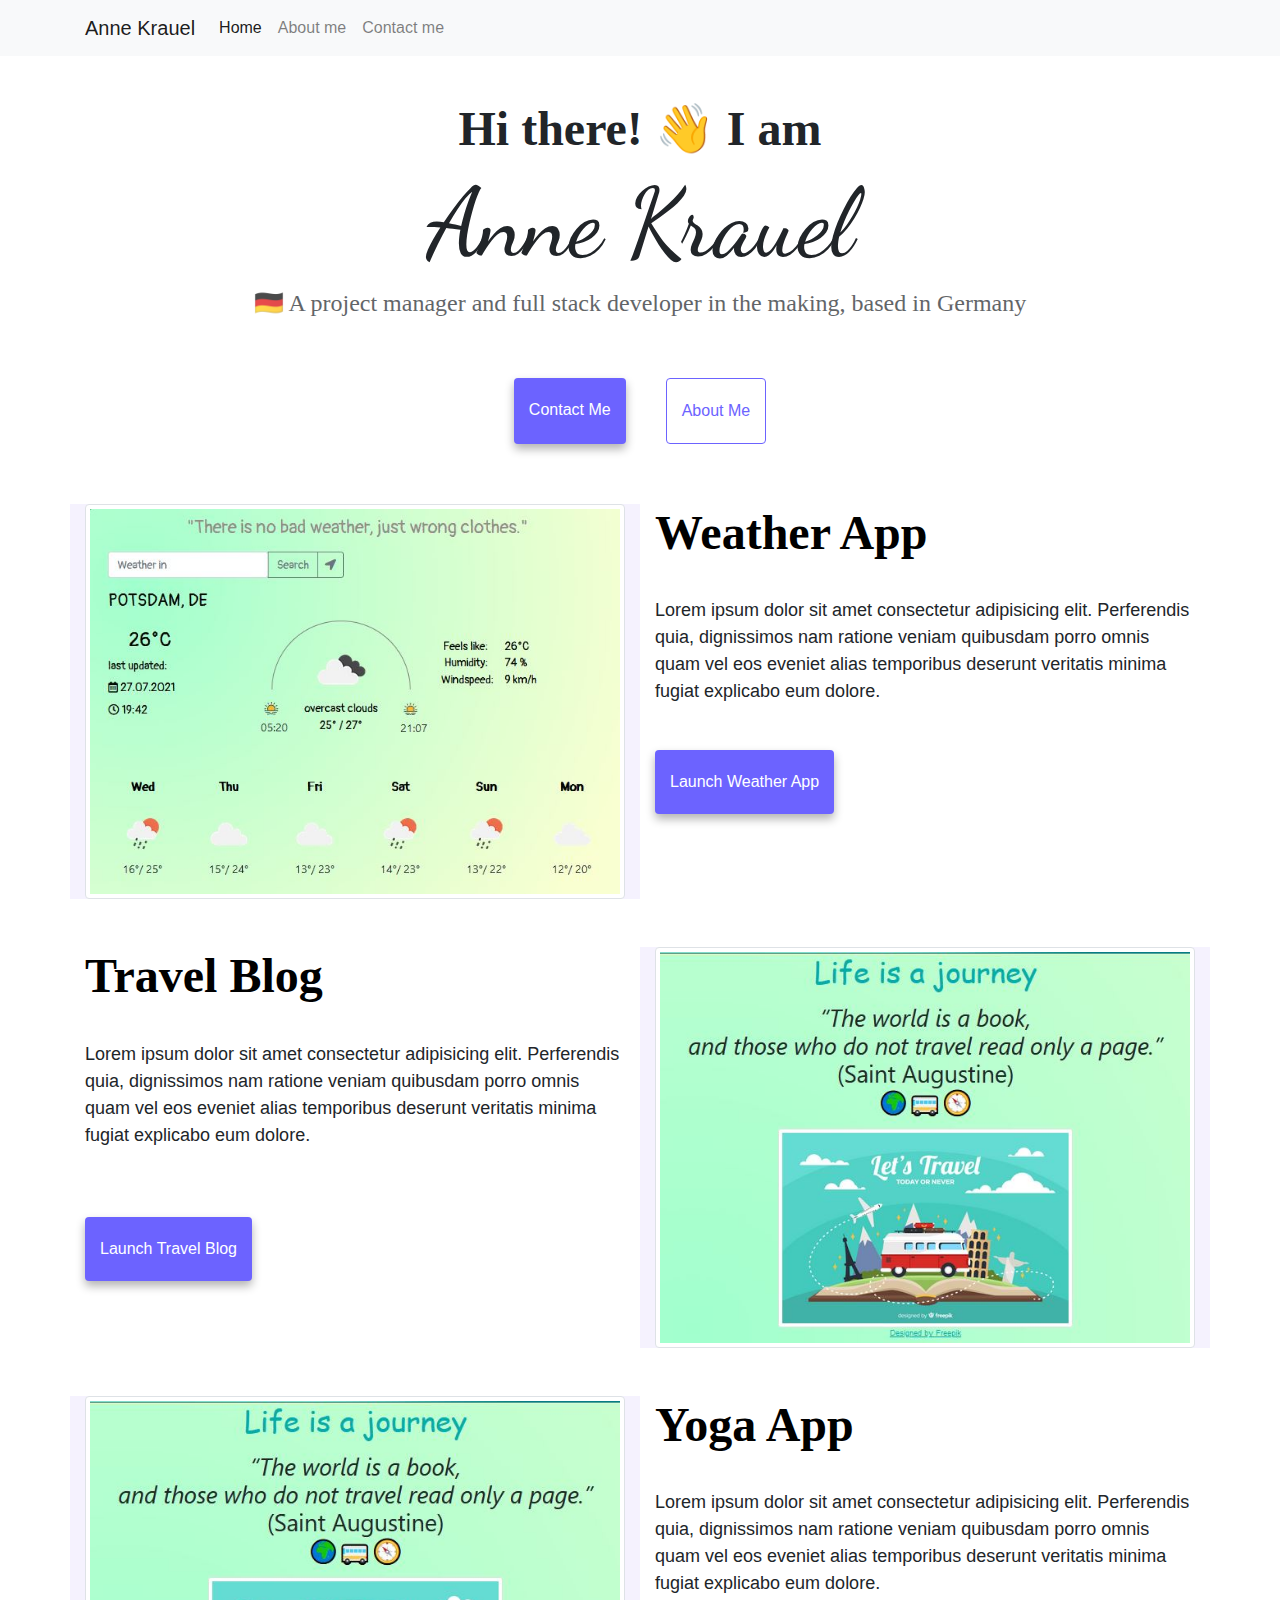
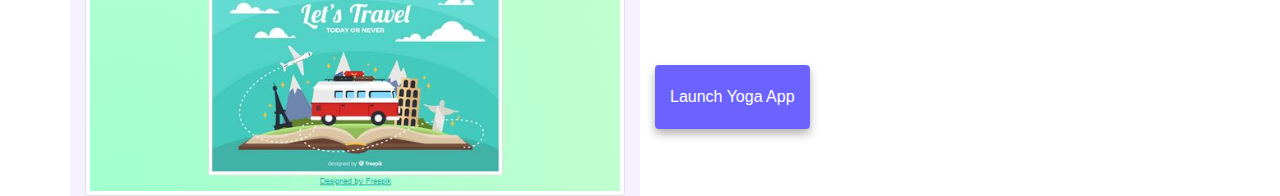
==== index.html @ a989de6d "updated heading fonts" ====
<!DOCTYPE html>
<html lang="en">
  <head>
    <meta charset="UTF-8" />
    <meta name="viewport" content="width=device-width, initial-scale=1.0" />
    <meta http-equiv="X-UA-Compatible" content="ie=edge" />
    <title>Anne Krauel's Frontend portfolio</title>
    <meta
      name="description"
      content="Anne Krauel, front-end developer, based in Germany"
    />
    <link
      rel="stylesheet"
      href="https://maxcdn.bootstrapcdn.com/bootstrap/4.0.0/css/bootstrap.min.css"
      integrity="sha384-Gn5384xqQ1aoWXA+058RXPxPg6fy4IWvTNh0E263XmFcJlSAwiGgFAW/dAiS6JXm"
      crossorigin="anonymous"
    />
    <script
      src="https://code.jquery.com/jquery-3.2.1.slim.min.js"
      integrity="sha384-KJ3o2DKtIkvYIK3UENzmM7KCkRr/rE9/Qpg6aAZGJwFDMVNA/GpGFF93hXpG5KkN"
      crossorigin="anonymous"
    ></script>
    <script
      src="https://cdnjs.cloudflare.com/ajax/libs/popper.js/1.12.9/umd/popper.min.js"
      integrity="sha384-ApNbgh9B+Y1QKtv3Rn7W3mgPxhU9K/ScQsAP7hUibX39j7fakFPskvXusvfa0b4Q"
      crossorigin="anonymous"
    ></script>
    <script
      src="https://maxcdn.bootstrapcdn.com/bootstrap/4.0.0/js/bootstrap.min.js"
      integrity="sha384-JZR6Spejh4U02d8jOt6vLEHfe/JQGiRRSQQxSfFWpi1MquVdAyjUar5+76PVCmYl"
      crossorigin="anonymous"
    ></script>
    <script
      src="https://cdn.jsdelivr.net/npm/bootstrap@5.0.2/dist/js/bootstrap.bundle.min.js"
      integrity="sha384-MrcW6ZMFYlzcLA8Nl+NtUVF0sA7MsXsP1UyJoMp4YLEuNSfAP+JcXn/tWtIaxVXM"
      crossorigin="anonymous"
    ></script>
    <link rel="preconnect" href="https://fonts.googleapis.com" />
    <link rel="preconnect" href="https://fonts.gstatic.com" crossorigin />
    <link
      href="https://fonts.googleapis.com/css2?family=Dancing+Script:wght@700&display=swap"
      rel="stylesheet"
    />
    <link href="src/portfolio.css" rel="stylesheet" type="text/css" />
  </head>
  <body>
    <nav class="navbar navbar-expand-lg navbar-light bg-light fixed-top">
      <div class="container">
        <a class="navbar-brand" href="#">Anne Krauel</a>
        <button
          class="navbar-toggler"
          type="button"
          data-bs-toggle="collapse"
          data-bs-target="#navbarNav"
          aria-controls="navbarNav"
          aria-expanded="false"
          aria-label="Toggle navigation"
        >
          <span class="navbar-toggler-icon"></span>
        </button>
        <div class="collapse navbar-collapse" id="navbarNav">
          <ul class="navbar-nav mb-2 mb-lg-0">
            <li class="nav-item">
              <a class="nav-link active" aria-current="page" href="#">Home</a>
            </li>
            <li class="nav-item">
              <a class="nav-link" href="about.html">About me</a>
            </li>
            <a class="nav-item nav-link" href="about.html">Contact me</a>
          </ul>
        </div>
      </div>
    </nav>
    <div class="container">
      <div class="heading">
        <h2 class="text-center">Hi there! 👋 I am</h2>
        <h1 class="text-center">Anne Krauel</h1>
        <h3 class="text-center">
          🇩🇪 A project manager and full stack developer in the making, based in
          Germany
        </h3>
      </div>
      <div class="button-links">
        <a class="primary-link" href="about.html#contact-info">Contact me</a>
        <a class="about-link" href="about.html">About me</a>
      </div>
    </div>
    <div class="container">
      <div class="row">
        <div class="col-sm-6 AppImgBackground">
          <img
            src="images/weatherApp.JPG"
            class="img-fluid img-thumbnail rounded d-none d-sm-block"
            alt="WeatherApp"
            width="400px"
          />
        </div>
        <div class="col-sm-6 appPart">
          <h2 class="mb-3">Weather App</h2>
          <p class="appDescription">
            Lorem ipsum dolor sit amet consectetur adipisicing elit. Perferendis
            quia, dignissimos nam ratione veniam quibusdam porro omnis quam vel
            eos eveniet alias temporibus deserunt veritatis minima fugiat
            explicabo eum dolore.
          </p>
          <a
            href="https://infallible-tereshkova-0fcc2d.netlify.app/"
            class="appLinks primary-link"
            >Launch Weather App</a
          >
        </div>
      </div>
      <div class="row mt-5">
        <div class="col-sm-6">
          <h2 class="mb-3">Travel Blog</h2>
          <p class="appDescription">
            Lorem ipsum dolor sit amet consectetur adipisicing elit. Perferendis
            quia, dignissimos nam ratione veniam quibusdam porro omnis quam vel
            eos eveniet alias temporibus deserunt veritatis minima fugiat
            explicabo eum dolore.
          </p>
          <div class="mt-5">
            <a
              href="https://competent-almeida-837803.netlify.app/"
              class="appLinks primary-link"
              >Launch Travel Blog</a
            >
          </div>
        </div>

        <div class="col-sm-6 AppImgBackground">
          <img
            src="images/travelBlog.JPG"
            class="img-fluid img-thumbnail rounded d-none d-sm-block"
            alt="travel blog"
          />
        </div>
      </div>
      <div class="row mt-5">
        <div class="col-sm-6 AppImgBackground">
          <img
            src="images/travelBlog.JPG"
            class="img-fluid img-thumbnail rounded d-none d-sm-block"
            alt="yoga App"
          />
        </div>
        <div class="col-sm-6">
          <h2 class="mb-3">Yoga App</h2>
          <p class="appDescription">
            Lorem ipsum dolor sit amet consectetur adipisicing elit. Perferendis
            quia, dignissimos nam ratione veniam quibusdam porro omnis quam vel
            eos eveniet alias temporibus deserunt veritatis minima fugiat
            explicabo eum dolore.
          </p>
          <div class="mt-5">
            <a
              href="https://competent-almeida-837803.netlify.app/"
              class="appLinks primary-link"
              >Launch Yoga App</a
            >
          </div>
        </div>
      </div>
    </div>
  </body>
</html>
---- src/portfolio.css ----
:root {
  --main-font: "Segoe UI", Times, serif;
  --main-color: #6c63ff;
  --secondary-color: #f5f2fe;
  --box-shadow: 0 5px 10px rgba(0, 0, 0, 0.3);
}

.heading {
  text-align: center;
  margin: 0;
}

.heading h2 {
  margin-top: 100px;
}

h2 {
  font-family: var(--main-font);
  font-size: 48px;
  font-weight: 700;
}

h1 {
  font-family: "Dancing Script", cursive;
  font-size: 96px;
  font-weight: 500;
}

h3 {
  font-family: var(--main-font);
  font-size: 24px;
  opacity: 0.7;
}

img {
  width: max-content;
}

.button-links {
  display: flex;
  justify-content: center;
  margin: 40px 0;
}

.button-links a {
  border-radius: 4px;
  margin: 20px;
  text-transform: capitalize;
  padding: 20px 15px;
}

.primary-link {
  background-color: var(--main-color);
  box-shadow: var(--box-shadow);
  color: white;
  text-decoration: none;
  padding: 20px 15px;
}

.appLinks {
  padding: 20px 15px;
  margin-top: 25px;
  border-radius: 4px;
  width: fit-content;
  display: block;
}

.about-link {
  color: var(--main-color);
  border: 1px solid var(--main-color);
  text-decoration: none;
}

.AppImgBackground {
  background-color: var(--secondary-color);
}

.mb-3 {
  font-family: var(--main-font);
  color: black;
  text-align: left;
}

.appDescription {
  padding: 20px 0;
  border-radius: 4px;
  font-size: 18px;
  line-height: 1.5;
  text-align: left;
}

.appPart {
  margin: 0;
}

.homepage-link {
  color: var(--main-color);
  text-align: center;
  display: block;
}

.about-sections {
  display: flex;
  margin: 30px 0;
}

.about-sections p {
  margin: 10px;
}

.about-sections p {
  padding: 20px;
  border-radius: 4px;
  font-size: 18px;
  line-height: 1.5;
  text-align: center;
}

.email-link {
  display: flex;
  justify-content: center;
  color: var(--main-color);
  font-size: 28px;
  text-decoration: none;
}

.email-link:hover {
  text-decoration: underline;
}

@media (max-width: 576px) {
  h1 {
    font-size: 48px;
    line-height: 1.5;
  }

  .mb-3 {
    font-size: 32px;
    text-align: center;
  }

  .appDescription {
    text-align: center;
  }

  .appLinks {
    display: block;
    text-align: center;
    margin: 25px;
  }
}
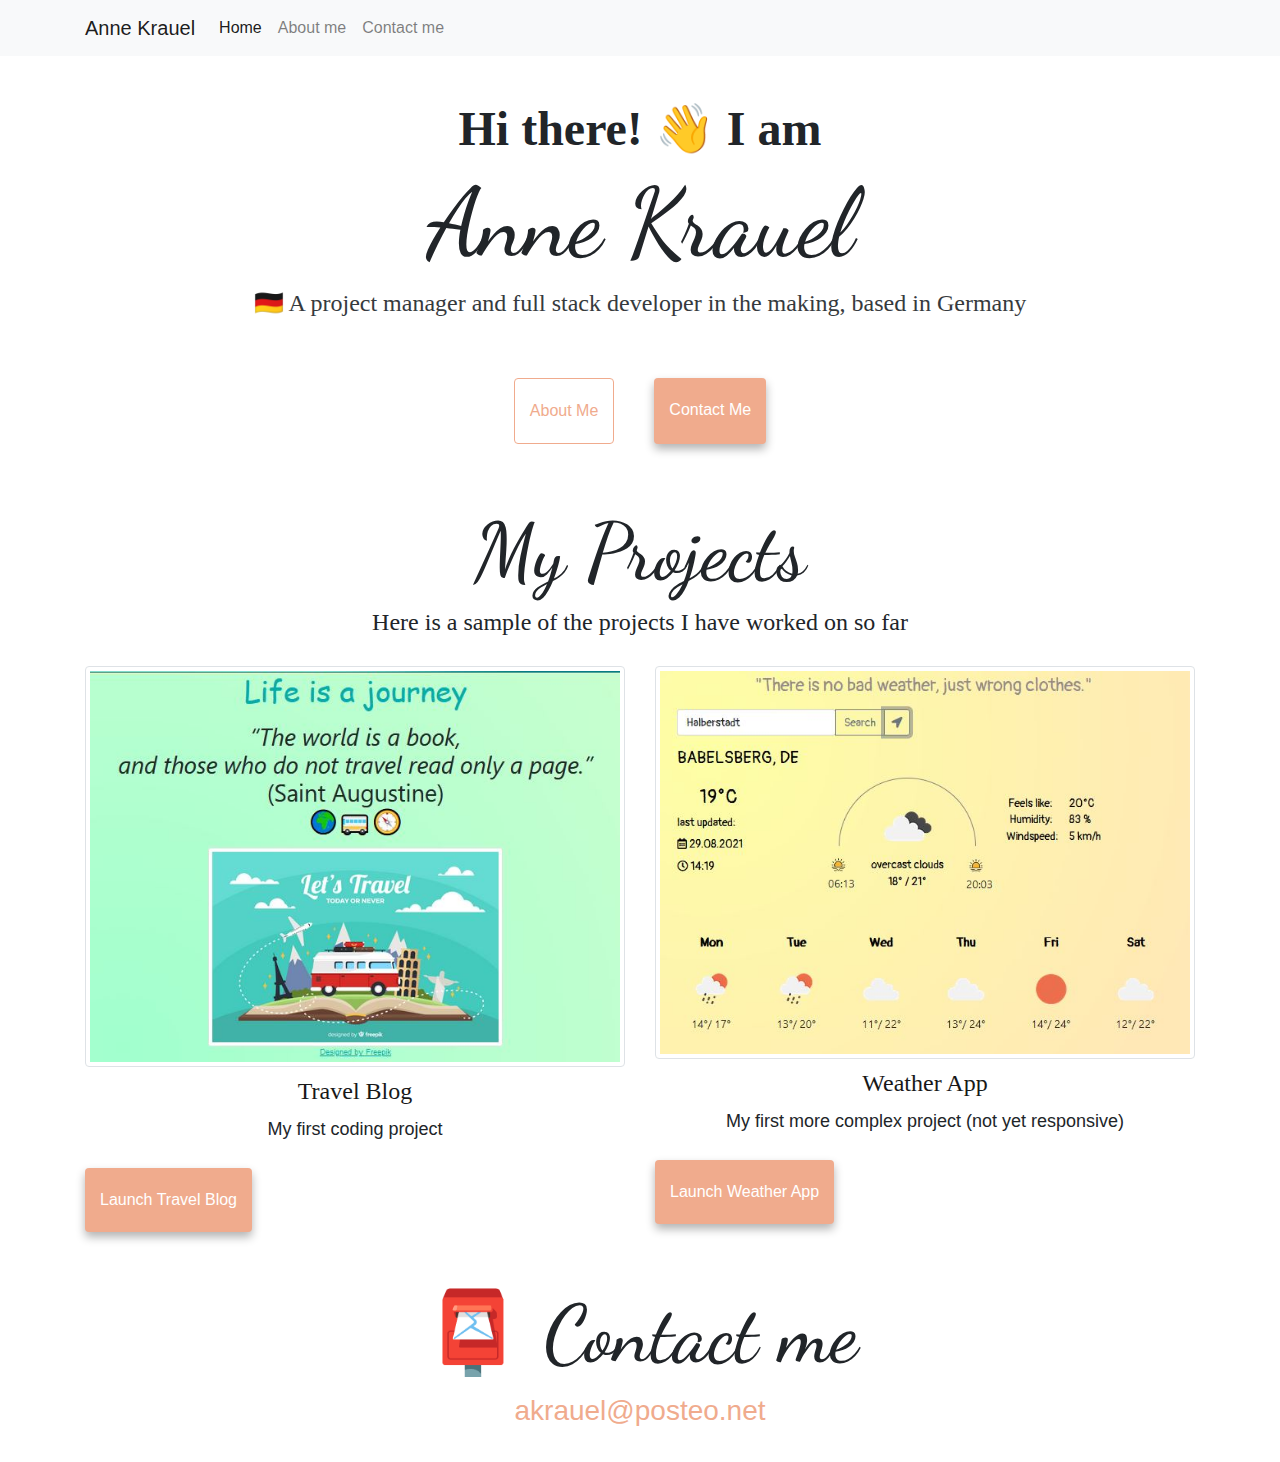
==== commit ba95fd49: "individualized styling" ====
--- a/index.html
+++ b/index.html
@@ -66,7 +66,9 @@
             <li class="nav-item">
               <a class="nav-link" href="about.html">About me</a>
             </li>
-            <a class="nav-item nav-link" href="about.html">Contact me</a>
+            <a class="nav-item nav-link" href="index.html#contact-info"
+              >Contact me</a
+            >
           </ul>
         </div>
       </div>
@@ -81,27 +83,45 @@
         </h3>
       </div>
       <div class="button-links">
-        <a class="primary-link" href="about.html#contact-info">Contact me</a>
         <a class="about-link" href="about.html">About me</a>
+        <a class="primary-link" href="index.html#contact-info">Contact me</a>
       </div>
+    </div>
+    <div class="sub-heading">
+      <h2 class="text-center">My Projects</h2>
+      <h4 class="text-center">
+        Here is a sample of the projects I have worked on so far
+      </h4>
     </div>
     <div class="container">
       <div class="row">
-        <div class="col-sm-6 AppImgBackground">
+        <div
+          class="col-12 col-log col-xl col-xxl mb-5 mb-lg-4 mb-xl-4 mb-xxl-4"
+        >
+          <img
+            src="images/travelBlog.JPG"
+            class="img-fluid img-thumbnail rounded d-none d-sm-block"
+            alt="travel blog"
+          />
+          <h3 class="appHeading">Travel Blog</h3>
+          <p class="appDescription">My first coding project</p>
+          <a
+            href="https://competent-almeida-837803.netlify.app/"
+            class="appLinks primary-link"
+            >Launch Travel Blog</a
+          >
+        </div>
+        <div
+          class="col-12 col-log col-xl col-xxl mb-5 mb-lg-4 mb-xl-4 mb-xxl-4"
+        >
           <img
             src="images/weatherApp.JPG"
             class="img-fluid img-thumbnail rounded d-none d-sm-block"
-            alt="WeatherApp"
-            width="400px"
+            alt="weatherApp"
           />
-        </div>
-        <div class="col-sm-6 appPart">
-          <h2 class="mb-3">Weather App</h2>
+          <h3 class="appHeading">Weather App</h3>
           <p class="appDescription">
-            Lorem ipsum dolor sit amet consectetur adipisicing elit. Perferendis
-            quia, dignissimos nam ratione veniam quibusdam porro omnis quam vel
-            eos eveniet alias temporibus deserunt veritatis minima fugiat
-            explicabo eum dolore.
+            My first more complex project (not yet responsive)
           </p>
           <a
             href="https://infallible-tereshkova-0fcc2d.netlify.app/"
@@ -110,57 +130,12 @@
           >
         </div>
       </div>
-      <div class="row mt-5">
-        <div class="col-sm-6">
-          <h2 class="mb-3">Travel Blog</h2>
-          <p class="appDescription">
-            Lorem ipsum dolor sit amet consectetur adipisicing elit. Perferendis
-            quia, dignissimos nam ratione veniam quibusdam porro omnis quam vel
-            eos eveniet alias temporibus deserunt veritatis minima fugiat
-            explicabo eum dolore.
-          </p>
-          <div class="mt-5">
-            <a
-              href="https://competent-almeida-837803.netlify.app/"
-              class="appLinks primary-link"
-              >Launch Travel Blog</a
-            >
-          </div>
-        </div>
-
-        <div class="col-sm-6 AppImgBackground">
-          <img
-            src="images/travelBlog.JPG"
-            class="img-fluid img-thumbnail rounded d-none d-sm-block"
-            alt="travel blog"
-          />
-        </div>
-      </div>
-      <div class="row mt-5">
-        <div class="col-sm-6 AppImgBackground">
-          <img
-            src="images/travelBlog.JPG"
-            class="img-fluid img-thumbnail rounded d-none d-sm-block"
-            alt="yoga App"
-          />
-        </div>
-        <div class="col-sm-6">
-          <h2 class="mb-3">Yoga App</h2>
-          <p class="appDescription">
-            Lorem ipsum dolor sit amet consectetur adipisicing elit. Perferendis
-            quia, dignissimos nam ratione veniam quibusdam porro omnis quam vel
-            eos eveniet alias temporibus deserunt veritatis minima fugiat
-            explicabo eum dolore.
-          </p>
-          <div class="mt-5">
-            <a
-              href="https://competent-almeida-837803.netlify.app/"
-              class="appLinks primary-link"
-              >Launch Yoga App</a
-            >
-          </div>
-        </div>
-      </div>
+    </div>
+    <div id="contact-info">
+      <h2 class="text-center">📮 Contact me</h2>
+      <a href="mailto:akrauel@posteo.net" class="email-link"
+        >akrauel@posteo.net</a
+      >
     </div>
   </body>
 </html>
--- a/src/portfolio.css
+++ b/src/portfolio.css
@@ -1,6 +1,6 @@
 :root {
   --main-font: "Segoe UI", Times, serif;
-  --main-color: #6c63ff;
+  --main-color: #f0ab8d;
   --secondary-color: #f5f2fe;
   --box-shadow: 0 5px 10px rgba(0, 0, 0, 0.3);
 }
@@ -29,7 +29,21 @@
 h3 {
   font-family: var(--main-font);
   font-size: 24px;
-  opacity: 0.7;
+  opacity: 0.9;
+}
+
+h4 {
+  font-family: var(--main-font);
+}
+
+.sub-heading {
+  margin: 10px 0 30px;
+}
+
+.sub-heading h2 {
+  font-family: "Dancing Script", cursive;
+  font-size: 80px;
+  font-weight: 500;
 }
 
 img {
@@ -49,20 +63,18 @@
   padding: 20px 15px;
 }
 
+.button-links a:hover {
+  font-weight: bold;
+  color: darkred;
+  text-decoration: none;
+}
+
 .primary-link {
   background-color: var(--main-color);
   box-shadow: var(--box-shadow);
   color: white;
   text-decoration: none;
   padding: 20px 15px;
-}
-
-.appLinks {
-  padding: 20px 15px;
-  margin-top: 25px;
-  border-radius: 4px;
-  width: fit-content;
-  display: block;
 }
 
 .about-link {
@@ -75,22 +87,31 @@
   background-color: var(--secondary-color);
 }
 
-.mb-3 {
-  font-family: var(--main-font);
+.appHeading {
+  text-align: center;
   color: black;
-  text-align: left;
+  margin: 10px 0;
 }
-
 .appDescription {
-  padding: 20px 0;
   border-radius: 4px;
   font-size: 18px;
   line-height: 1.5;
-  text-align: left;
+  text-align: center;
 }
 
-.appPart {
-  margin: 0;
+.appLinks {
+  padding: 20px 15px;
+  margin-top: 25px;
+  border-radius: 4px;
+  width: fit-content;
+  display: block;
+  text-align: center;
+}
+
+.appLinks a:hover {
+  font-weight: bold;
+  color: darkred;
+  text-decoration: none;
 }
 
 .homepage-link {
@@ -128,6 +149,15 @@
   text-decoration: underline;
 }
 
+#contact-info {
+  margin: 30px;
+}
+#contact-info h2 {
+  font-family: "Dancing Script", cursive;
+  font-size: 80px;
+  font-weight: 500;
+}
+
 @media (max-width: 576px) {
   h1 {
     font-size: 48px;
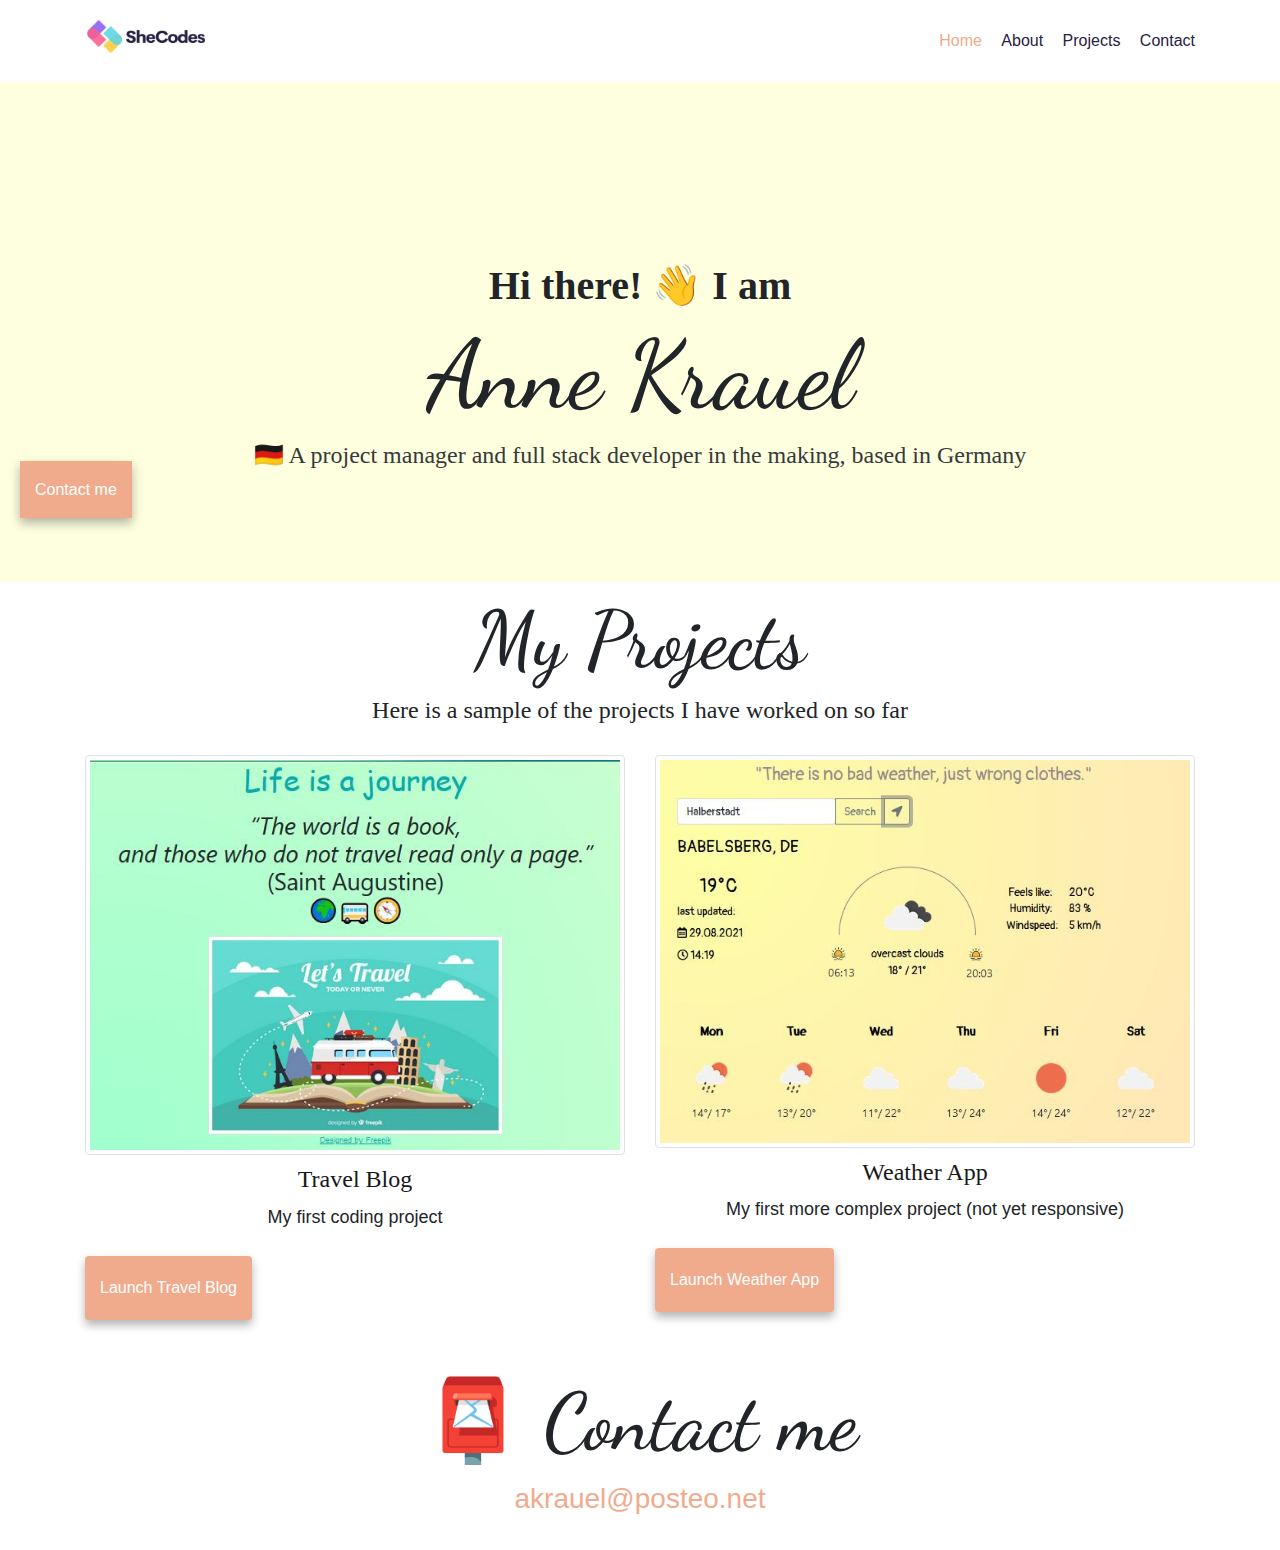
==== commit d0c07dd2: "added sites, changed header" ====
--- a/index.html
+++ b/index.html
@@ -4,7 +4,7 @@
     <meta charset="UTF-8" />
     <meta name="viewport" content="width=device-width, initial-scale=1.0" />
     <meta http-equiv="X-UA-Compatible" content="ie=edge" />
-    <title>Anne Krauel's Frontend portfolio</title>
+    <title>Frontend developer - Anne Krauel</title>
     <meta
       name="description"
       content="Anne Krauel, front-end developer, based in Germany"
@@ -44,36 +44,35 @@
     <link href="src/portfolio.css" rel="stylesheet" type="text/css" />
   </head>
   <body>
-    <nav class="navbar navbar-expand-lg navbar-light bg-light fixed-top">
-      <div class="container">
-        <a class="navbar-brand" href="#">Anne Krauel</a>
-        <button
-          class="navbar-toggler"
-          type="button"
-          data-bs-toggle="collapse"
-          data-bs-target="#navbarNav"
-          aria-controls="navbarNav"
-          aria-expanded="false"
-          aria-label="Toggle navigation"
-        >
-          <span class="navbar-toggler-icon"></span>
-        </button>
-        <div class="collapse navbar-collapse" id="navbarNav">
-          <ul class="navbar-nav mb-2 mb-lg-0">
-            <li class="nav-item">
-              <a class="nav-link active" aria-current="page" href="#">Home</a>
-            </li>
-            <li class="nav-item">
-              <a class="nav-link" href="about.html">About me</a>
-            </li>
-            <a class="nav-item nav-link" href="index.html#contact-info"
-              >Contact me</a
-            >
-          </ul>
-        </div>
-      </div>
-    </nav>
     <div class="container">
+      <nav class="d-flex justify-content-between">
+        <a href="/" title="Homepage">
+          <img
+            id="logo"
+            class="logo d-none d-md-block"
+            src="images/logo-shecodes.png"
+            alt="logo"
+          />
+          <img
+            id="logoSmall"
+            class="logo block d-md-none"
+            src="images/logo-shecodes_small.png"
+            alt="logo small"
+          />
+        </a>
+        <ul>
+          <li class="active">
+            <a href="/index.html" title="home">Home</a>
+          </li>
+          <li><a href="/about.html" title="about Anne">About</a></li>
+          <li><a href="/work.html" titel="Anne's work">Projects</a></li>
+          <li>
+            <a href="/contact.html" titel="Anne's contactInfo">Contact</a>
+          </li>
+        </ul>
+      </nav>
+    </div>
+    <div class="hero">
       <div class="heading">
         <h2 class="text-center">Hi there! 👋 I am</h2>
         <h1 class="text-center">Anne Krauel</h1>
@@ -82,8 +81,7 @@
           Germany
         </h3>
       </div>
-      <div class="button-links">
-        <a class="about-link" href="about.html">About me</a>
+      <div class="ContactButton">
         <a class="primary-link" href="index.html#contact-info">Contact me</a>
       </div>
     </div>
--- a/src/portfolio.css
+++ b/src/portfolio.css
@@ -5,6 +5,50 @@
   --box-shadow: 0 5px 10px rgba(0, 0, 0, 0.3);
 }
 
+#logo {
+  max-width: 120px;
+}
+
+#logoSmall {
+  max-width: 40px;
+}
+
+nav {
+  padding: 20px 0;
+}
+
+nav ul {
+  padding: 0;
+  margin: 0;
+}
+
+nav li {
+  display: inline;
+  list-style: none;
+  line-height: 42px;
+  margin-left: 15px;
+}
+
+nav a {
+  text-decoration: none;
+  color: #272142;
+  transition: all 100ms ease-in-out;
+}
+
+nav a:hover,
+nav li.active a {
+  color: var(--main-color);
+}
+
+.hero {
+  background-color: #feffdf;
+  padding: 80px 20px;
+}
+
+.heading-center {
+  font-family: "Dancing Script", cursive;
+  text-align: center;
+}
 .heading {
   text-align: center;
   margin: 0;
@@ -16,7 +60,7 @@
 
 h2 {
   font-family: var(--main-font);
-  font-size: 48px;
+  font-size: 40px;
   font-weight: 700;
 }
 
@@ -50,20 +94,20 @@
   width: max-content;
 }
 
-.button-links {
+.contactButton {
   display: flex;
   justify-content: center;
   margin: 40px 0;
 }
 
-.button-links a {
+.contactButton a {
   border-radius: 4px;
   margin: 20px;
   text-transform: capitalize;
   padding: 20px 15px;
 }
 
-.button-links a:hover {
+.contactButton a:hover {
   font-weight: bold;
   color: darkred;
   text-decoration: none;
@@ -77,12 +121,6 @@
   padding: 20px 15px;
 }
 
-.about-link {
-  color: var(--main-color);
-  border: 1px solid var(--main-color);
-  text-decoration: none;
-}
-
 .AppImgBackground {
   background-color: var(--secondary-color);
 }
@@ -126,15 +164,12 @@
 }
 
 .about-sections p {
-  margin: 10px;
-}
-
-.about-sections p {
   padding: 20px;
   border-radius: 4px;
   font-size: 18px;
   line-height: 1.5;
   text-align: center;
+  margin: 10px;
 }
 
 .email-link {
@@ -158,10 +193,37 @@
   font-weight: 500;
 }
 
+.about-me {
+  margin: 50px 0;
+}
+
+#profilePicture {
+  width: 300px;
+  margin: 0 50px 0 0;
+}
+
 @media (max-width: 576px) {
   h1 {
+    font-size: 60px;
+    line-height: 1.5;
+  }
+
+  h2 {
+    font-size: 30px;
+    line-height: 1.5;
+  }
+
+  .sub-heading h2 {
     font-size: 48px;
-    line-height: 1.5;
+  }
+
+  #contact-info h2 {
+    font-size: 48px;
+  }
+
+  h3,
+  h4 {
+    font-size: 16px;
   }
 
   .mb-3 {
@@ -178,4 +240,17 @@
     text-align: center;
     margin: 25px;
   }
-}
+
+  .about-me img {
+    width: 100px;
+    margin: 0;
+    display: block;
+    text-align: center;
+  }
+
+  .about-me p {
+    margin: 0;
+    display: block;
+    text-align: center;
+  }
+}
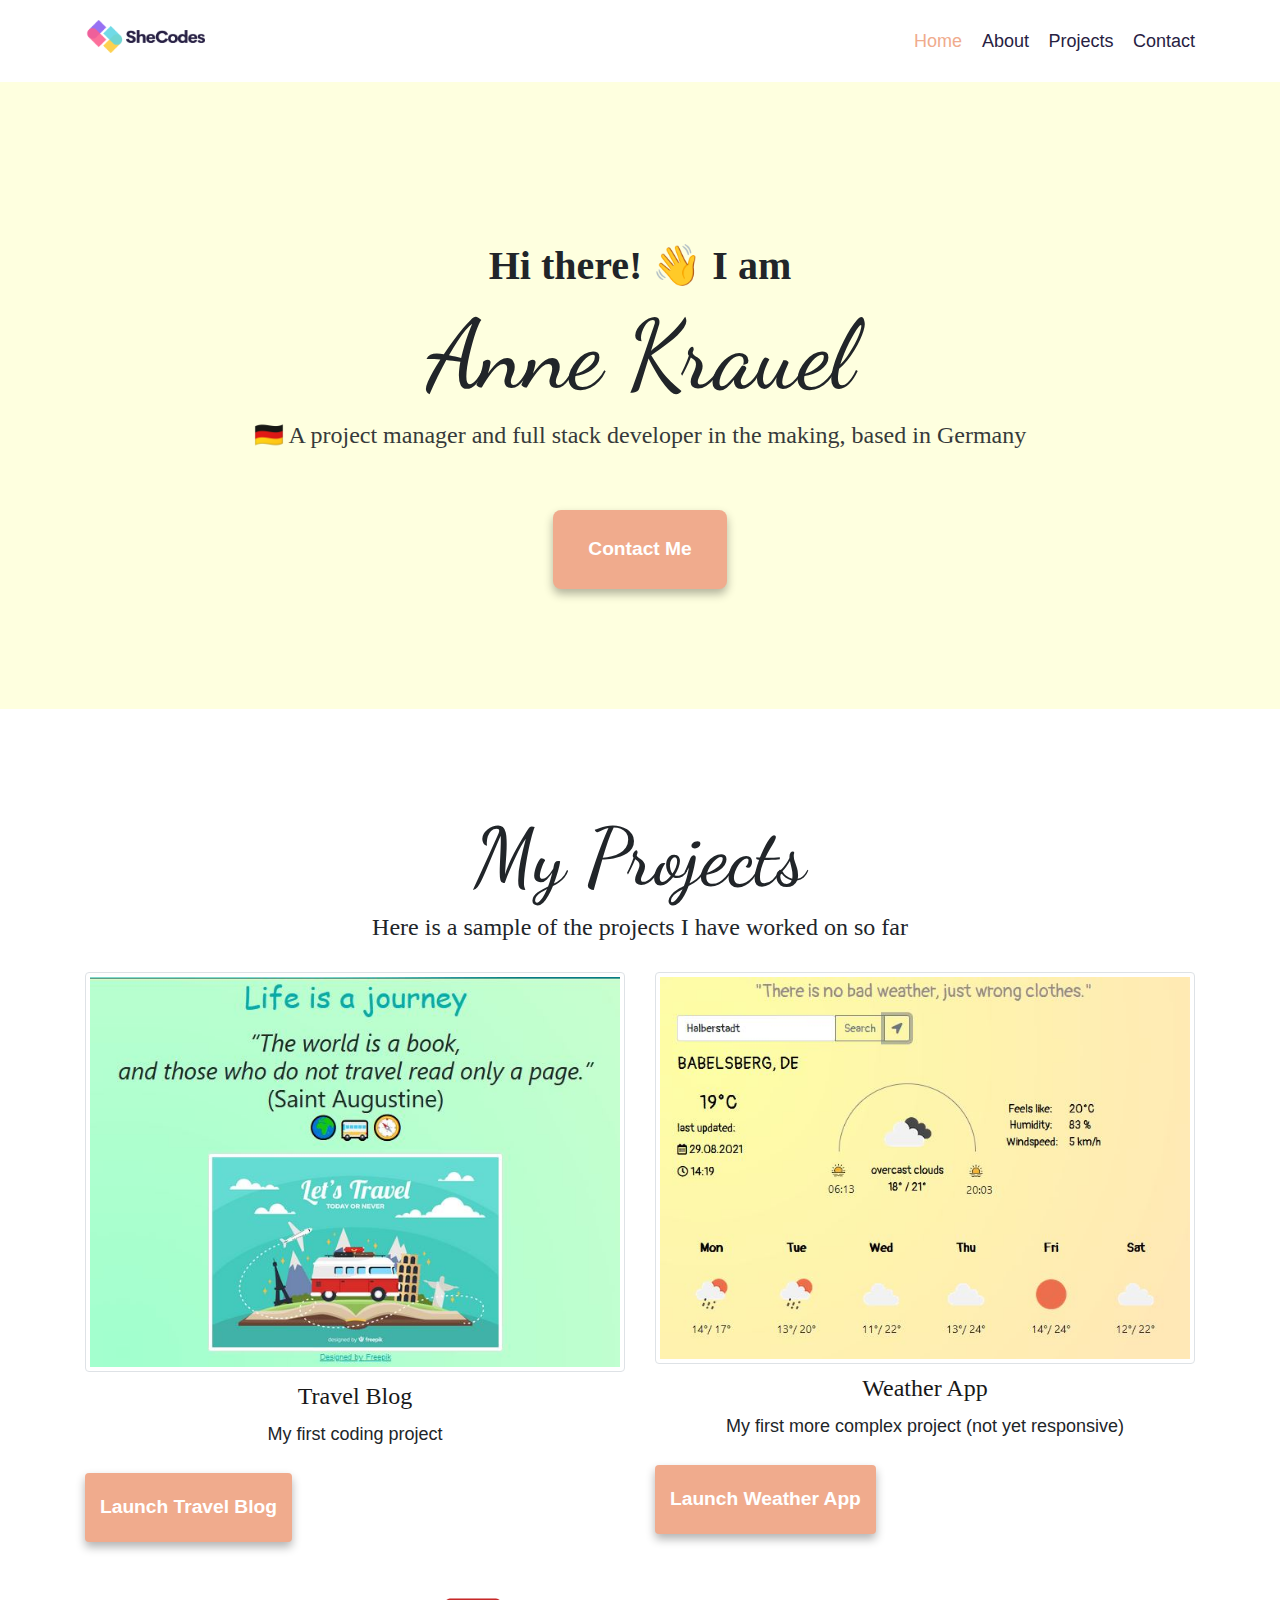
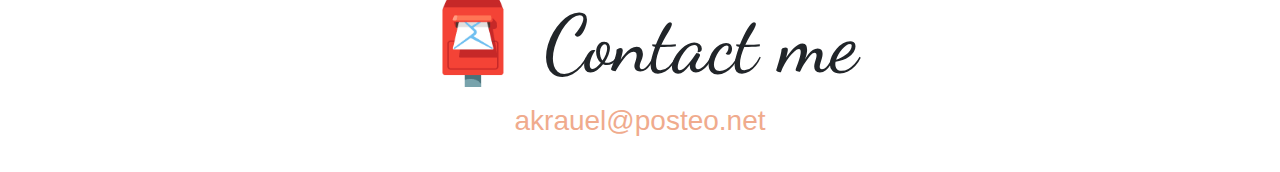
==== commit a4110c6a: "updated css (Button, hero)" ====
--- a/index.html
+++ b/index.html
@@ -81,7 +81,7 @@
           Germany
         </h3>
       </div>
-      <div class="ContactButton">
+      <div class="contactButton">
         <a class="primary-link" href="index.html#contact-info">Contact me</a>
       </div>
     </div>
--- a/src/portfolio.css
+++ b/src/portfolio.css
@@ -25,6 +25,8 @@
 nav li {
   display: inline;
   list-style: none;
+  font: var(--main-font);
+  font-size: large;
   line-height: 42px;
   margin-left: 15px;
 }
@@ -42,7 +44,7 @@
 
 .hero {
   background-color: #feffdf;
-  padding: 80px 20px;
+  padding: 60px 20px;
 }
 
 .heading-center {
@@ -80,20 +82,6 @@
   font-family: var(--main-font);
 }
 
-.sub-heading {
-  margin: 10px 0 30px;
-}
-
-.sub-heading h2 {
-  font-family: "Dancing Script", cursive;
-  font-size: 80px;
-  font-weight: 500;
-}
-
-img {
-  width: max-content;
-}
-
 .contactButton {
   display: flex;
   justify-content: center;
@@ -101,10 +89,10 @@
 }
 
 .contactButton a {
-  border-radius: 4px;
+  border-radius: 8px;
   margin: 20px;
   text-transform: capitalize;
-  padding: 20px 15px;
+  padding: 25px 35px;
 }
 
 .contactButton a:hover {
@@ -117,8 +105,24 @@
   background-color: var(--main-color);
   box-shadow: var(--box-shadow);
   color: white;
+  font-weight: 600;
+  font-size: larger;
   text-decoration: none;
   padding: 20px 15px;
+}
+
+.sub-heading {
+  margin: 100px 0 30px;
+}
+
+.sub-heading h2 {
+  font-family: "Dancing Script", cursive;
+  font-size: 80px;
+  font-weight: 500;
+}
+
+img {
+  width: max-content;
 }
 
 .AppImgBackground {
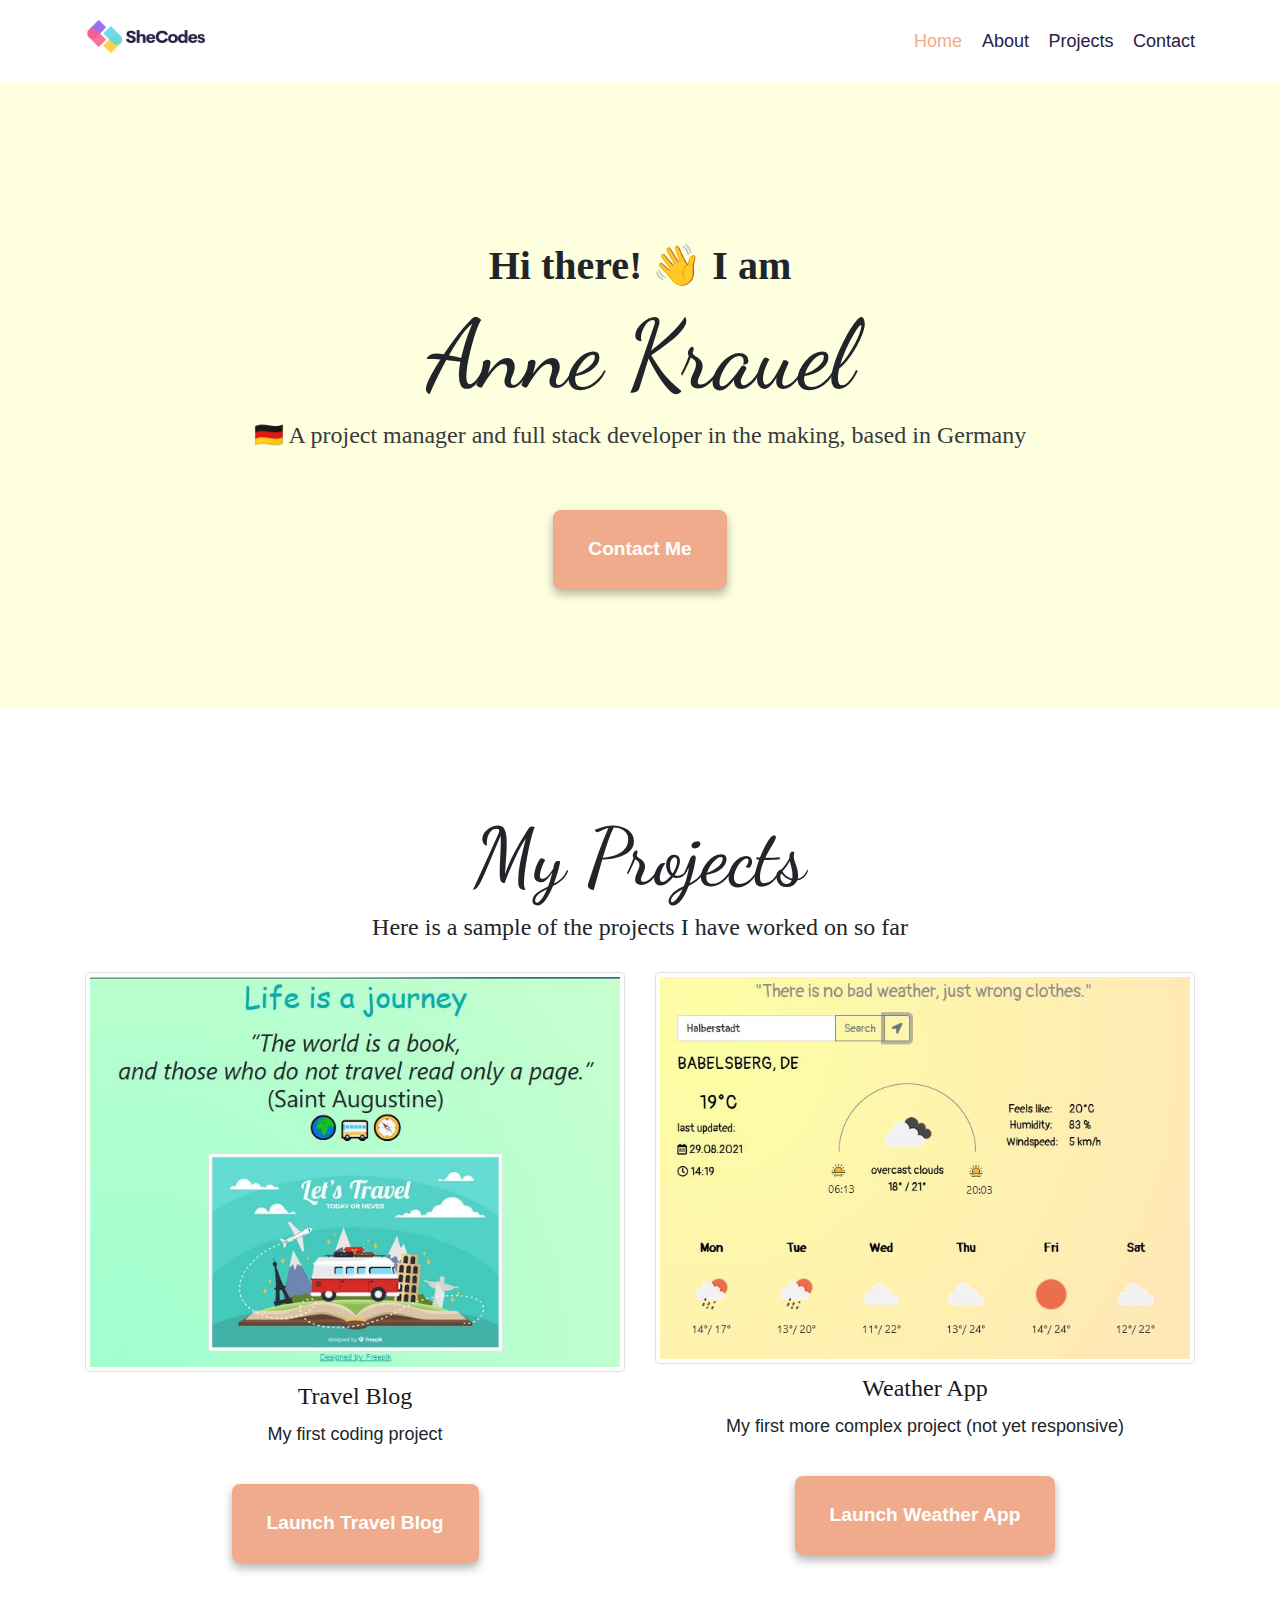
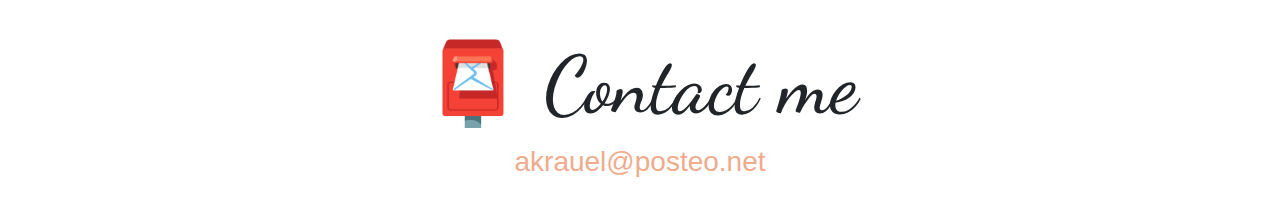
==== commit 0bb69ba8: "corrected appButtons" ====
--- a/index.html
+++ b/index.html
@@ -103,11 +103,13 @@
           />
           <h3 class="appHeading">Travel Blog</h3>
           <p class="appDescription">My first coding project</p>
-          <a
-            href="https://competent-almeida-837803.netlify.app/"
-            class="appLinks primary-link"
-            >Launch Travel Blog</a
-          >
+          <div class="appLinks">
+            <a
+              href="https://competent-almeida-837803.netlify.app/"
+              class="appLinks primary-link"
+              >Launch Travel Blog</a
+            >
+          </div>
         </div>
         <div
           class="col-12 col-log col-xl col-xxl mb-5 mb-lg-4 mb-xl-4 mb-xxl-4"
@@ -121,11 +123,13 @@
           <p class="appDescription">
             My first more complex project (not yet responsive)
           </p>
-          <a
-            href="https://infallible-tereshkova-0fcc2d.netlify.app/"
-            class="appLinks primary-link"
-            >Launch Weather App</a
-          >
+          <div class="appLinks">
+            <a
+              href="https://infallible-tereshkova-0fcc2d.netlify.app/"
+              class="appLinks primary-link"
+              >Launch Weather App</a
+            >
+          </div>
         </div>
       </div>
     </div>
--- a/src/portfolio.css
+++ b/src/portfolio.css
@@ -142,12 +142,16 @@
 }
 
 .appLinks {
-  padding: 20px 15px;
-  margin-top: 25px;
   border-radius: 4px;
-  width: fit-content;
-  display: block;
-  text-align: center;
+  display: flex;
+  justify-content: center;
+}
+
+.appLinks a {
+  border-radius: 8px;
+  margin: 20px;
+  text-transform: capitalize;
+  padding: 25px 35px;
 }
 
 .appLinks a:hover {
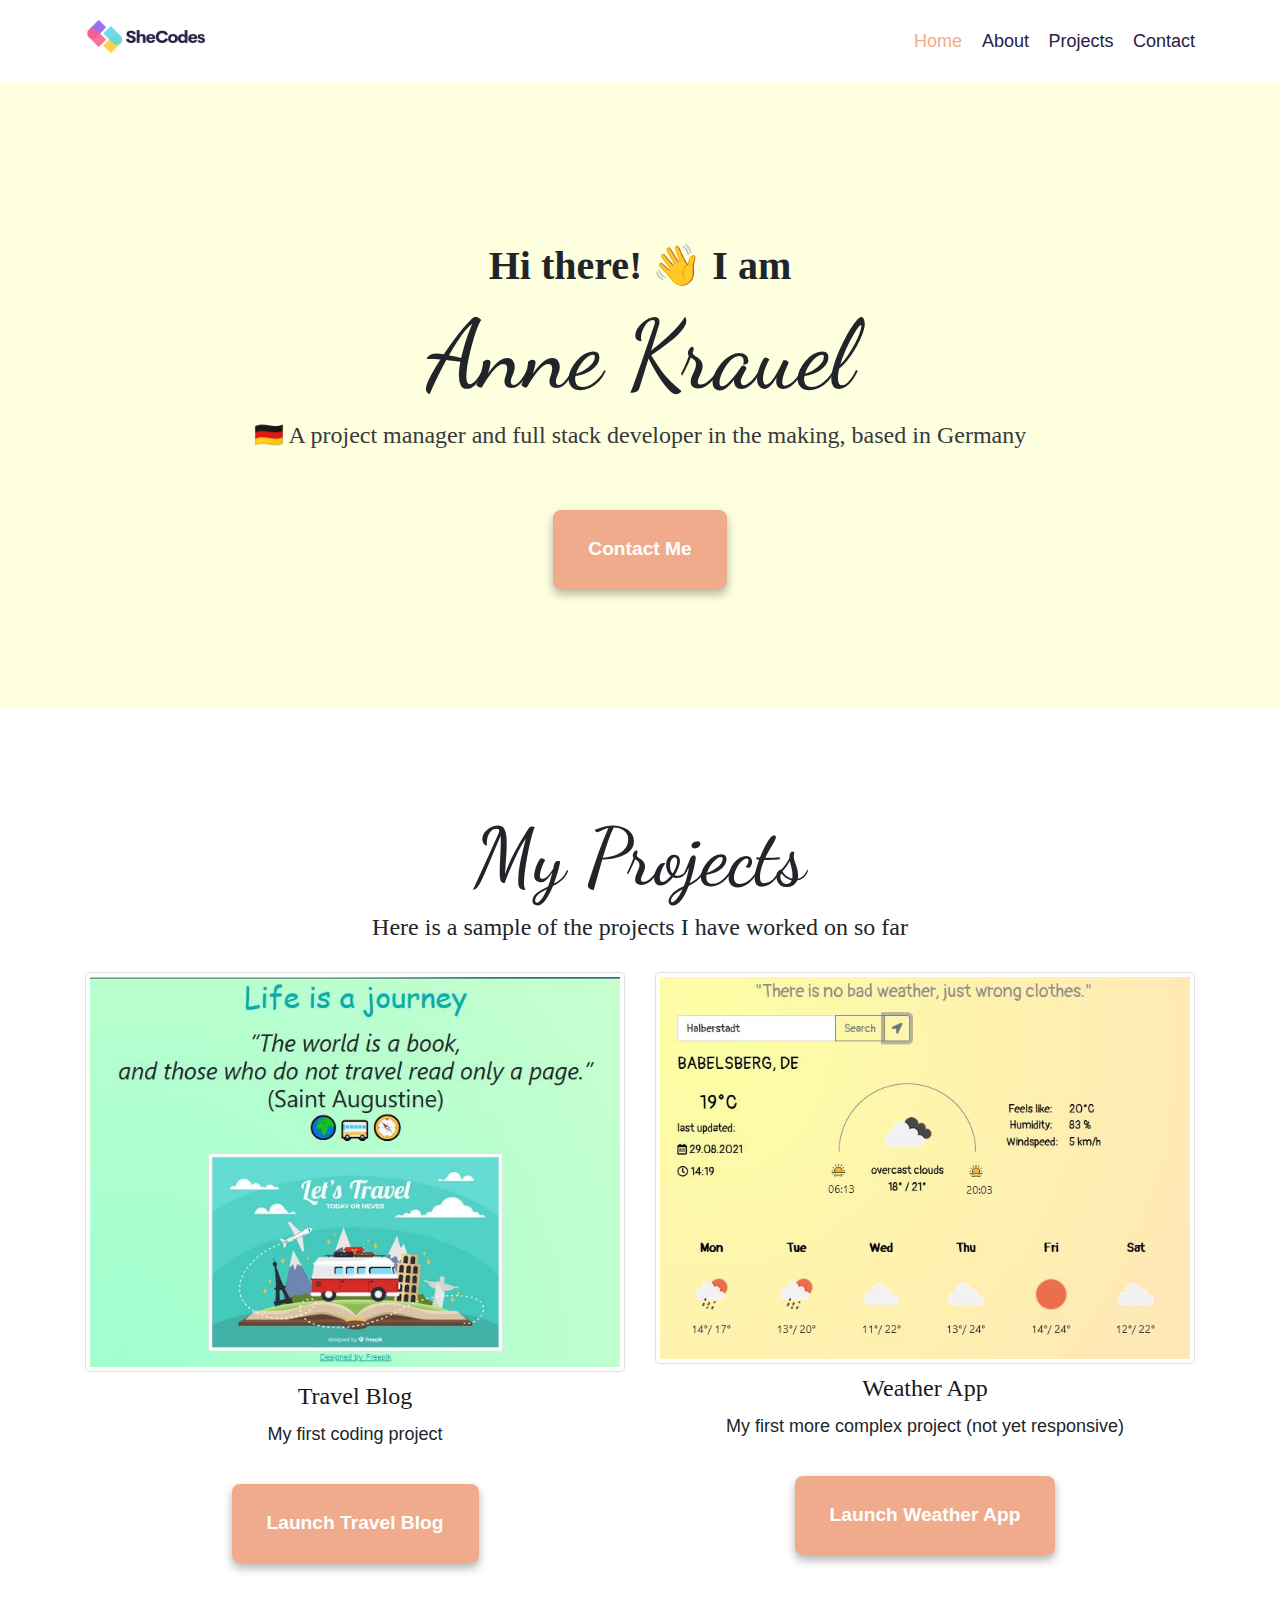
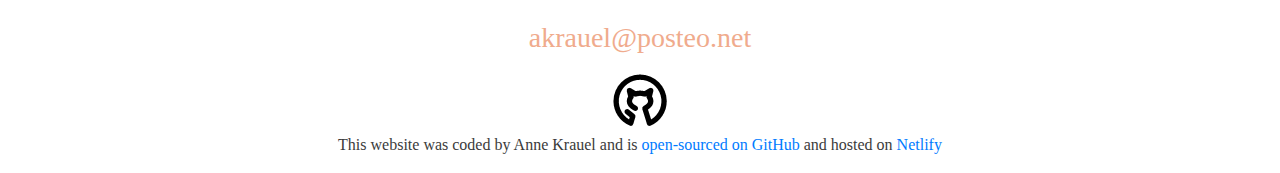
==== commit cdb72b0c: "added footer an all pages" ====
--- a/index.html
+++ b/index.html
@@ -133,11 +133,33 @@
         </div>
       </div>
     </div>
-    <div id="contact-info">
-      <h2 class="text-center">📮 Contact me</h2>
-      <a href="mailto:akrauel@posteo.net" class="email-link"
-        >akrauel@posteo.net</a
-      >
-    </div>
+    <footer>
+      <div id="contact-info">
+        <a href="mailto:akrauel@posteo.net" class="email-link"
+          >akrauel@posteo.net</a
+        >
+      </div>
+      <div class="container footer d-flex justify-content-center">
+        <a
+          href="https://github.com/EnnaLeuark"
+          target="blank"
+          title="GitHub profile"
+        >
+          <img
+            class="img-fluid rounded-circle"
+            src="/images/github-131979013004549354_64.png"
+            alt="github Logo"
+        /></a>
+      </div>
+
+      <p>
+        This website was coded by Anne Krauel and is
+        <a href="https://github.com/EnnaLeuark/portfolio" target="_blank"
+          >open-sourced on GitHub</a
+        >
+        and hosted on
+        <a href="https://infallible-tereshkova-0fcc2d.netlify.app/">Netlify</a>
+      </p>
+    </footer>
   </body>
 </html>
--- a/src/portfolio.css
+++ b/src/portfolio.css
@@ -189,11 +189,13 @@
 }
 
 .email-link:hover {
-  text-decoration: underline;
+  font-weight: bold;
+  color: darkred;
+  text-decoration: none;
 }
 
 #contact-info {
-  margin: 30px;
+  margin: 10px 0;
 }
 #contact-info h2 {
   font-family: "Dancing Script", cursive;
@@ -208,6 +210,14 @@
 #profilePicture {
   width: 300px;
   margin: 0 50px 0 0;
+}
+
+footer {
+  display: block;
+  text-align: center;
+  font-family: var(--main-font);
+  font-size: medium;
+  color: rgb(59, 59, 59);
 }
 
 @media (max-width: 576px) {
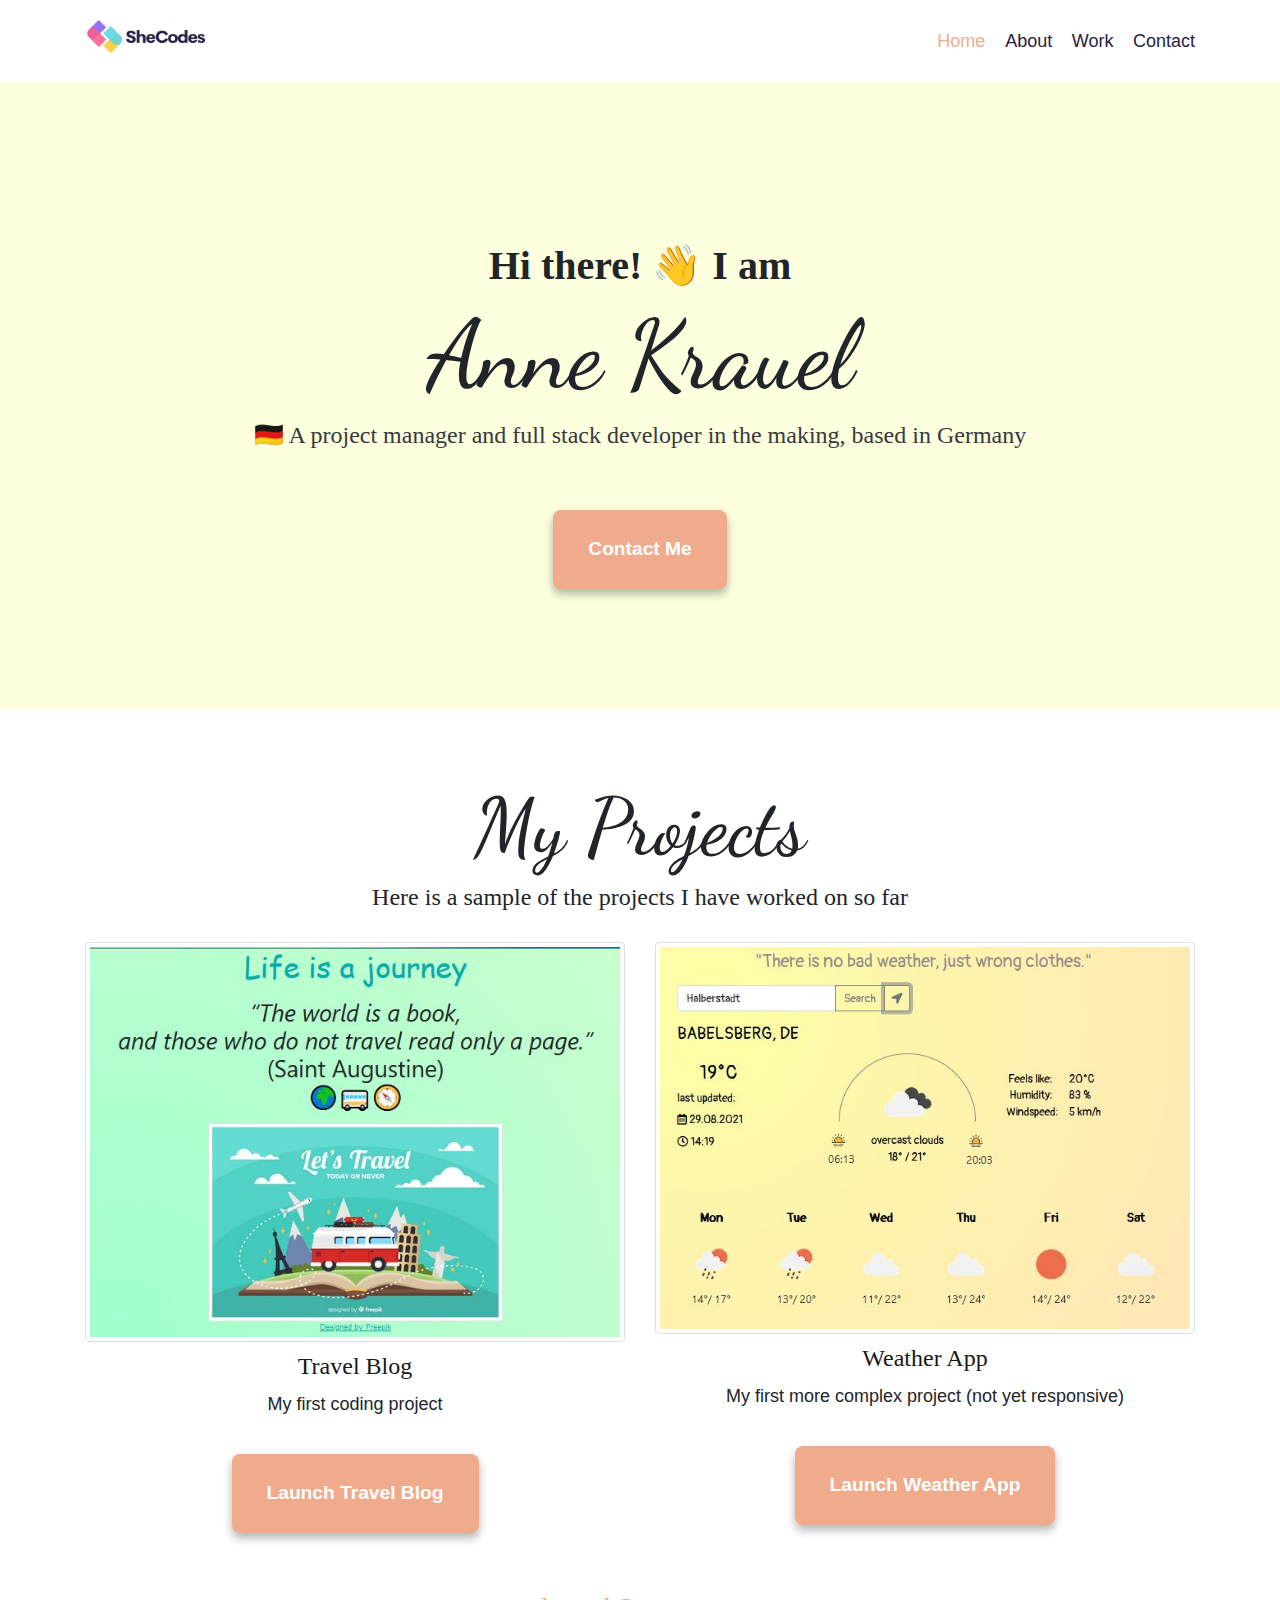
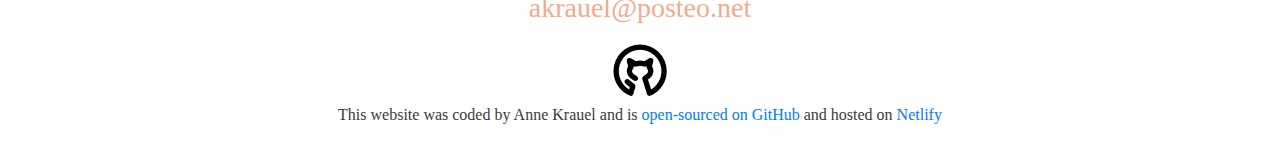
==== commit 9ea6b70f: "renaming: project - work page" ====
--- a/index.html
+++ b/index.html
@@ -65,7 +65,7 @@
             <a href="/index.html" title="home">Home</a>
           </li>
           <li><a href="/about.html" title="about Anne">About</a></li>
-          <li><a href="/work.html" titel="Anne's work">Projects</a></li>
+          <li><a href="/work.html" titel="Anne's work">Work</a></li>
           <li>
             <a href="/contact.html" titel="Anne's contactInfo">Contact</a>
           </li>
@@ -133,6 +133,7 @@
         </div>
       </div>
     </div>
+
     <footer>
       <div id="contact-info">
         <a href="mailto:akrauel@posteo.net" class="email-link"
--- a/src/portfolio.css
+++ b/src/portfolio.css
@@ -112,7 +112,7 @@
 }
 
 .sub-heading {
-  margin: 100px 0 30px;
+  margin: 70px 0 30px;
 }
 
 .sub-heading h2 {
@@ -160,24 +160,12 @@
   text-decoration: none;
 }
 
-.homepage-link {
-  color: var(--main-color);
-  text-align: center;
+footer {
   display: block;
-}
-
-.about-sections {
-  display: flex;
-  margin: 30px 0;
-}
-
-.about-sections p {
-  padding: 20px;
-  border-radius: 4px;
-  font-size: 18px;
-  line-height: 1.5;
-  text-align: center;
-  margin: 10px;
+  text-align: center;
+  font-family: var(--main-font);
+  font-size: medium;
+  color: rgb(59, 59, 59);
 }
 
 .email-link {
@@ -203,21 +191,48 @@
   font-weight: 500;
 }
 
-.about-me {
-  margin: 50px 0;
-}
-
-#profilePicture {
-  width: 300px;
-  margin: 0 50px 0 0;
-}
-
-footer {
-  display: block;
-  text-align: center;
-  font-family: var(--main-font);
-  font-size: medium;
-  color: rgb(59, 59, 59);
+/* about-page */
+
+.about-page h1 {
+  font-family: var(--main-font);
+}
+.about-page h3 {
+  margin: 0 0 30px;
+}
+
+.about-page img {
+  width: 400px;
+.about-sections {
+  display: flex;
+  margin: 30px 0;
+}
+
+.about-page p {
+  padding: 20px;
+  border-radius: 4px;
+  font-size: 20px;
+  font-family: var(--main-font);
+  line-height: 1.5;
+  text-align: center;
+  margin: 20px 300px;
+}
+
+.about-page img {
+  width: 500px;
+  margin: 0 0 50px;
+}
+
+.allProjects {
+  font-size: 28px;
+  font-family: var(--main-font);
+  margin: 30px 0;
+}
+
+/* work-page */
+
+.work-section h2 {
+  font-family: var(--main-font);
+  margin: 40px 0;
 }
 
 @media (max-width: 576px) {
